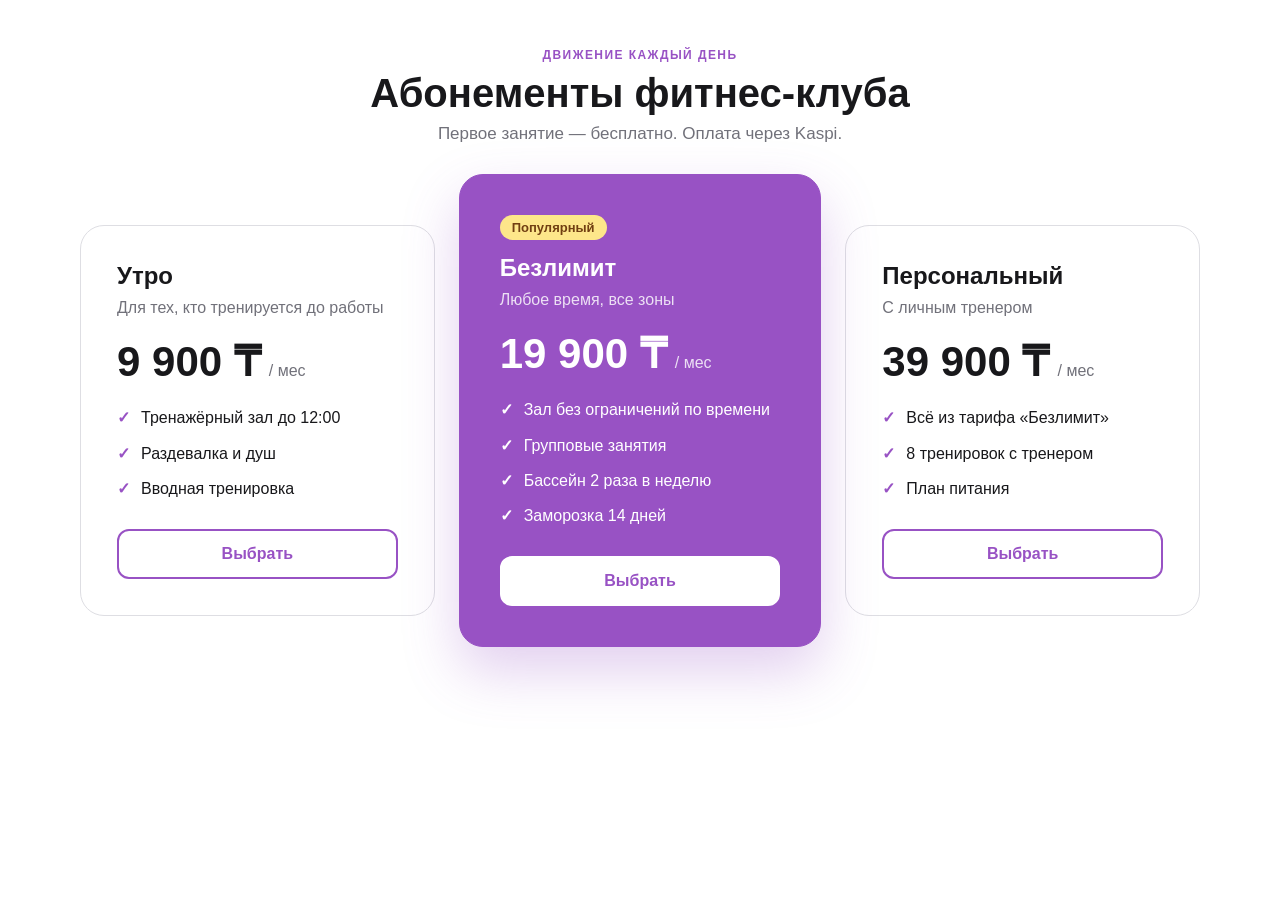
==== pricing.html @ 356abeb2 "Тарифы: первая версия Flexbox" ====
<!doctype html>
<html lang="ru">
<head>
  <meta charset="UTF-8">
  <meta name="viewport" content="width=device-width, initial-scale=1.0">
  <meta name="theme-color" content="#faf7fc">
  <title>Абонементы фитнес-клуба</title>
  <link rel="stylesheet" href="pricing.css">
</head>
<body>
  <main class="pricing-page">
    <header class="pricing-header">
      <p class="eyebrow">Движение каждый день</p>
      <h1>Абонементы фитнес-клуба</h1>
      <p class="pricing-intro">Первое занятие — бесплатно. Оплата через Kaspi.</p>
    </header>

    <section class="plans" aria-label="Тарифы фитнес-клуба">
      <article class="plan">
        <div class="plan-heading">
          <h2>Утро</h2>
          <p>Для тех, кто тренируется до работы</p>
        </div>
        <p class="plan-price"><strong>9 900 ₸</strong><span>/ мес</span></p>
        <ul class="plan-features">
          <li>Тренажёрный зал до 12:00</li>
          <li>Раздевалка и душ</li>
          <li>Вводная тренировка</li>
        </ul>
        <button class="plan-button" type="button">Выбрать</button>
      </article>

      <article class="plan plan-featured">
        <p class="popular-label">Популярный</p>
        <div class="plan-heading">
          <h2>Безлимит</h2>
          <p>Любое время, все зоны</p>
        </div>
        <p class="plan-price"><strong>19 900 ₸</strong><span>/ мес</span></p>
        <ul class="plan-features">
          <li>Зал без ограничений по времени</li>
          <li>Групповые занятия</li>
          <li>Бассейн 2 раза в неделю</li>
          <li>Заморозка 14 дней</li>
        </ul>
        <button class="plan-button" type="button">Выбрать</button>
      </article>

      <article class="plan">
        <div class="plan-heading">
          <h2>Персональный</h2>
          <p>С личным тренером</p>
        </div>
        <p class="plan-price"><strong>39 900 ₸</strong><span>/ мес</span></p>
        <ul class="plan-features">
          <li>Всё из тарифа «Безлимит»</li>
          <li>8 тренировок с тренером</li>
          <li>План питания</li>
        </ul>
        <button class="plan-button" type="button">Выбрать</button>
      </article>
    </section>
  </main>
</body>
</html>
---- pricing.css ----
* {
  box-sizing: border-box;
}

:root {
  --purple: #9852c4;
  --purple-dark: #7e3fa8;
  --ink: #18181b;
  --muted: #71717a;
}

body {
  min-width: 320px;
  margin: 0;
  color: var(--ink);
  background: #ffffff;
  font-family: Arial, sans-serif;
}

.pricing-page {
  min-height: 100vh;
  padding: 42px 20px 64px;
}

.pricing-header {
  max-width: 760px;
  margin: 0 auto 40px;
  text-align: center;
}

.eyebrow {
  margin: 0 0 8px;
  color: var(--purple);
  font-size: 12px;
  font-weight: 700;
  letter-spacing: 0.12em;
  text-transform: uppercase;
}

.pricing-header h1 {
  margin: 0 0 8px;
  font-size: 40px;
  line-height: 1.15;
}

.pricing-intro {
  margin: 0;
  color: var(--muted);
  font-size: 17px;
}

.plans {
  display: flex;
  flex-direction: column;
  gap: 18px;
  width: 100%;
  max-width: 1120px;
  margin: 0 auto;
}

.plan {
  display: flex;
  flex: 1;
  flex-direction: column;
  min-width: 0;
  padding: 36px;
  border: 1px solid #dedee3;
  border-radius: 24px;
  background: #ffffff;
}

.plan-heading h2 {
  margin: 0 0 6px;
  font-size: 24px;
  line-height: 1.2;
}

.plan-heading p {
  margin: 0;
  color: var(--muted);
  font-size: 16px;
  line-height: 1.4;
}

.plan-price {
  display: flex;
  align-items: baseline;
  gap: 8px;
  margin: 22px 0 24px;
  white-space: nowrap;
}

.plan-price strong {
  font-size: 42px;
  line-height: 1;
}

.plan-price span {
  color: var(--muted);
  font-size: 16px;
}

.plan-features {
  display: grid;
  gap: 13px;
  margin: 0 0 28px;
  padding: 0;
  list-style: none;
}

.plan-features li {
  position: relative;
  padding-left: 24px;
  font-size: 16px;
  line-height: 1.4;
}

.plan-features li::before {
  position: absolute;
  left: 0;
  color: var(--purple);
  content: "✓";
  font-weight: 700;
}

.plan-button {
  width: 100%;
  margin-top: auto;
  padding: 14px 20px;
  border: 2px solid var(--purple);
  border-radius: 12px;
  color: var(--purple);
  background: #ffffff;
  font: inherit;
  font-weight: 700;
  cursor: pointer;
}

.plan-button:hover {
  color: #ffffff;
  background: var(--purple);
}

.plan-featured {
  position: relative;
  padding: 40px;
  border-color: var(--purple);
  color: #ffffff;
  background: var(--purple);
  box-shadow: 0 24px 55px rgba(152, 82, 196, 0.28);
  transform: translateY(-10px);
}

.popular-label {
  align-self: flex-start;
  margin: 0 0 14px;
  padding: 5px 12px;
  border-radius: 999px;
  color: #713f12;
  background: #fde68a;
  font-size: 13px;
  font-weight: 700;
}

.plan-featured .plan-heading p,
.plan-featured .plan-price span {
  color: rgba(255, 255, 255, 0.82);
}

.plan-featured .plan-features li::before {
  color: #ffffff;
}

.plan-featured .plan-button {
  border-color: #ffffff;
  color: var(--purple);
  background: #ffffff;
}

.plan-featured .plan-button:hover {
  color: #ffffff;
  background: var(--purple-dark);
}

@media (min-width: 768px) {
  .pricing-page {
    padding: 48px 32px 64px;
  }

  .plans {
    flex-direction: row;
    align-items: center;
    gap: 24px;
  }
}
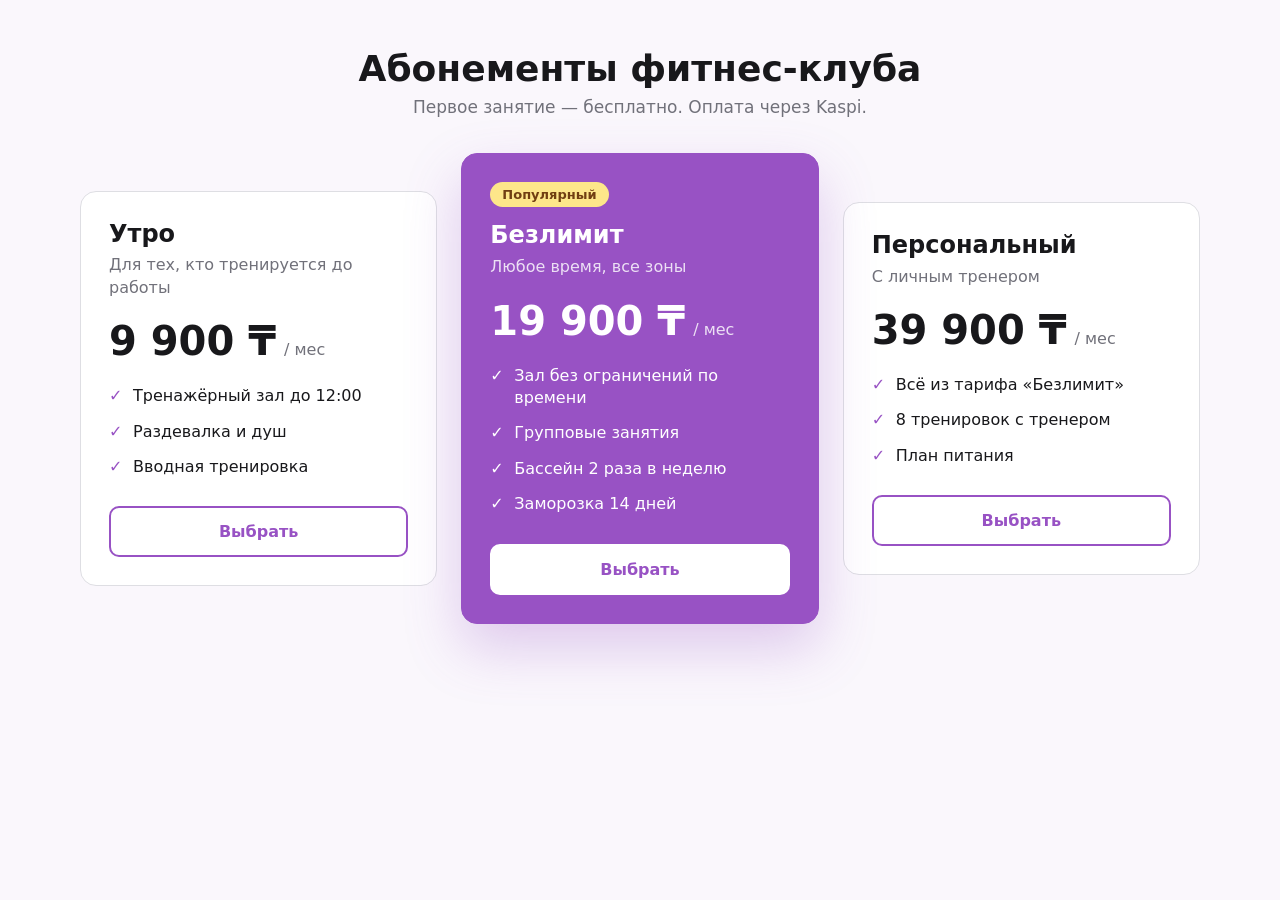
==== commit 617d34ea: "Тарифы: ручная подгонка по макету" ====
--- a/pricing.html
+++ b/pricing.html
@@ -10,7 +10,6 @@
 <body>
   <main class="pricing-page">
     <header class="pricing-header">
-      <p class="eyebrow">Движение каждый день</p>
       <h1>Абонементы фитнес-клуба</h1>
       <p class="pricing-intro">Первое занятие — бесплатно. Оплата через Kaspi.</p>
     </header>
--- a/pricing.css
+++ b/pricing.css
@@ -13,33 +13,25 @@
   min-width: 320px;
   margin: 0;
   color: var(--ink);
-  background: #ffffff;
-  font-family: Arial, sans-serif;
+  background: #faf7fc;
+  font-family: Inter, system-ui, Arial, sans-serif;
 }
 
 .pricing-page {
   min-height: 100vh;
-  padding: 42px 20px 64px;
+  padding: 48px 20px 64px;
 }
 
-.pricing-header {
+ .pricing-header {
   max-width: 760px;
-  margin: 0 auto 40px;
+  margin: 0 auto 36px;
   text-align: center;
 }
 
-.eyebrow {
-  margin: 0 0 8px;
-  color: var(--purple);
-  font-size: 12px;
-  font-weight: 700;
-  letter-spacing: 0.12em;
-  text-transform: uppercase;
-}
 
 .pricing-header h1 {
   margin: 0 0 8px;
-  font-size: 40px;
+  font-size: 36px;
   line-height: 1.15;
 }
 
@@ -63,9 +55,9 @@
   flex: 1;
   flex-direction: column;
   min-width: 0;
-  padding: 36px;
+  padding: 28px;
   border: 1px solid #dedee3;
-  border-radius: 24px;
+  border-radius: 16px;
   background: #ffffff;
 }
 
@@ -91,7 +83,7 @@
 }
 
 .plan-price strong {
-  font-size: 42px;
+  font-size: 40px;
   line-height: 1;
 }
 
@@ -128,7 +120,7 @@
   margin-top: auto;
   padding: 14px 20px;
   border: 2px solid var(--purple);
-  border-radius: 12px;
+  border-radius: 10px;
   color: var(--purple);
   background: #ffffff;
   font: inherit;
@@ -143,12 +135,12 @@
 
 .plan-featured {
   position: relative;
-  padding: 40px;
+  padding: 28px;
+  border-radius: 16px;
   border-color: var(--purple);
   color: #ffffff;
   background: var(--purple);
   box-shadow: 0 24px 55px rgba(152, 82, 196, 0.28);
-  transform: translateY(-10px);
 }
 
 .popular-label {
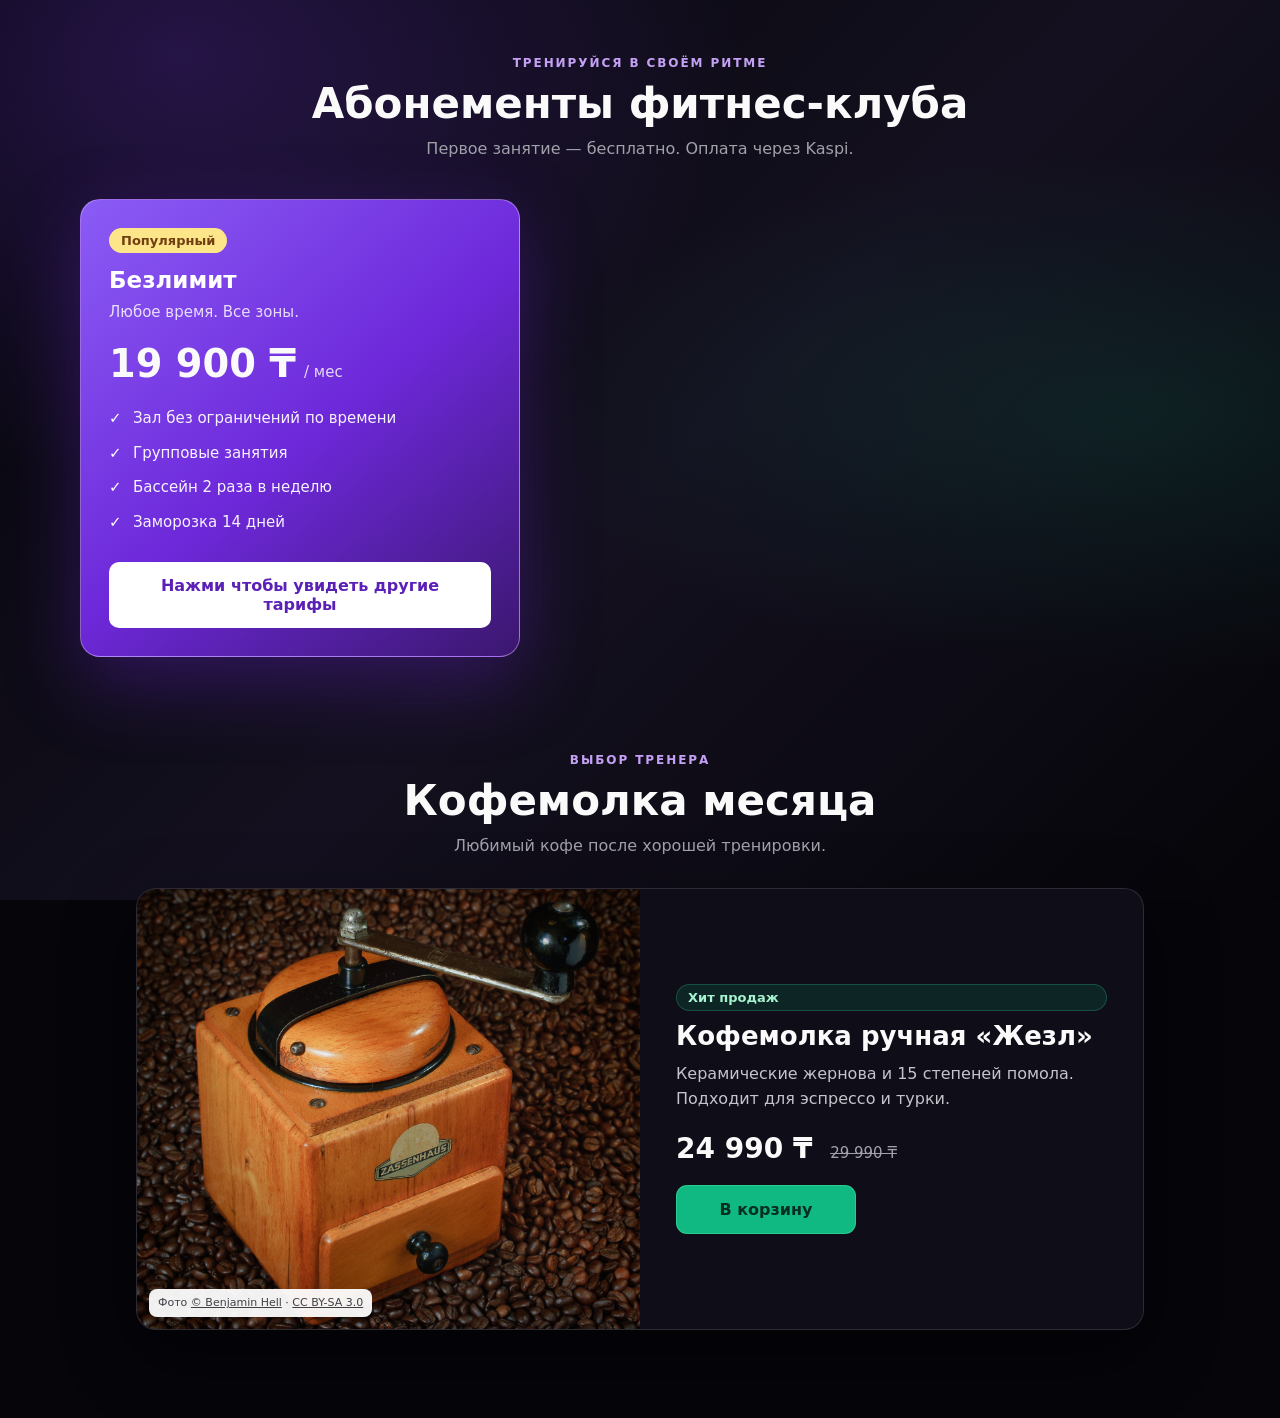
==== commit b1825b14: "Тарифы: анимация раскрытия и тёмная тема" ====
--- a/pricing.html
+++ b/pricing.html
@@ -3,22 +3,44 @@
 <head>
   <meta charset="UTF-8">
   <meta name="viewport" content="width=device-width, initial-scale=1.0">
-  <meta name="theme-color" content="#faf7fc">
-  <title>Абонементы фитнес-клуба</title>
+  <meta name="theme-color" content="#08070d">
+  <title>Абонементы и товары</title>
   <link rel="stylesheet" href="pricing.css">
+  <link rel="stylesheet" href="style.css">
 </head>
 <body>
   <main class="pricing-page">
     <header class="pricing-header">
+      <p class="eyebrow">Тренируйся в своём ритме</p>
       <h1>Абонементы фитнес-клуба</h1>
       <p class="pricing-intro">Первое занятие — бесплатно. Оплата через Kaspi.</p>
     </header>
 
     <section class="plans" aria-label="Тарифы фитнес-клуба">
-      <article class="plan">
+      <article class="plan plan-featured">
+        <input class="plan-expander" type="checkbox" aria-label="Показать остальные тарифы по сторонам" aria-controls="morning-plan personal-plan">
+        <span class="popular-label">Популярный</span>
+        <div class="plan-heading">
+          <h2>Безлимит</h2>
+          <p>Любое время. Все зоны.</p>
+        </div>
+        <p class="plan-price"><strong>19 900 ₸</strong><span>/ мес</span></p>
+        <ul class="plan-features">
+          <li>Зал без ограничений по времени</li>
+          <li>Групповые занятия</li>
+          <li>Бассейн 2 раза в неделю</li>
+          <li>Заморозка 14 дней</li>
+        </ul>
+        <span class="plan-button featured-action">
+          <span class="hint-closed">Нажми чтобы увидеть другие тарифы</span>
+          <span class="hint-open">Нажми чтобы свернуть тарифы</span>
+        </span>
+      </article>
+
+      <article class="plan plan-side plan-side-left" id="morning-plan">
         <div class="plan-heading">
           <h2>Утро</h2>
-          <p>Для тех, кто тренируется до работы</p>
+          <p>Для тех кто тренируется до работы</p>
         </div>
         <p class="plan-price"><strong>9 900 ₸</strong><span>/ мес</span></p>
         <ul class="plan-features">
@@ -29,23 +51,7 @@
         <button class="plan-button" type="button">Выбрать</button>
       </article>
 
-      <article class="plan plan-featured">
-        <p class="popular-label">Популярный</p>
-        <div class="plan-heading">
-          <h2>Безлимит</h2>
-          <p>Любое время, все зоны</p>
-        </div>
-        <p class="plan-price"><strong>19 900 ₸</strong><span>/ мес</span></p>
-        <ul class="plan-features">
-          <li>Зал без ограничений по времени</li>
-          <li>Групповые занятия</li>
-          <li>Бассейн 2 раза в неделю</li>
-          <li>Заморозка 14 дней</li>
-        </ul>
-        <button class="plan-button" type="button">Выбрать</button>
-      </article>
-
-      <article class="plan">
+      <article class="plan plan-side plan-side-right" id="personal-plan">
         <div class="plan-heading">
           <h2>Персональный</h2>
           <p>С личным тренером</p>
@@ -59,6 +65,32 @@
         <button class="plan-button" type="button">Выбрать</button>
       </article>
     </section>
+
+    <section class="product-section" aria-labelledby="product-section-title">
+      <header class="product-section-heading">
+        <p class="eyebrow">Выбор тренера</p>
+        <h2 id="product-section-title">Кофемолка месяца</h2>
+        <p>Любимый кофе после хорошей тренировки.</p>
+      </header>
+      <div class="page">
+        <article class="product-card" aria-labelledby="product-title">
+          <figure class="product-media">
+            <img class="product-photo" src="images/product.jpg" alt="Старинная ручная кофемолка на светлом фоне">
+            <figcaption class="photo-credit">
+              Фото <a href="https://commons.wikimedia.org/wiki/File:Coffee_Grinder_Zassenhaus.jpg">© Benjamin Hell</a> ·
+              <a href="https://creativecommons.org/licenses/by-sa/3.0/">CC BY-SA 3.0</a>
+            </figcaption>
+          </figure>
+          <div class="product-info">
+            <p class="product-tag">Хит продаж</p>
+            <h2 class="product-title" id="product-title">Кофемолка ручная «Жезл»</h2>
+            <p class="product-description">Керамические жернова и 15 степеней помола. Подходит для эспрессо и турки.</p>
+            <p class="product-price">24 990 ₸ <span class="product-old-price">29 990 ₸</span></p>
+            <button class="product-button" type="button">В корзину</button>
+          </div>
+        </article>
+      </div>
+    </section>
   </main>
 </body>
 </html>
--- a/pricing.css
+++ b/pricing.css
@@ -1,50 +1,68 @@
+/* Отличия первой версии от макета и ручные исправления:
+   1. Фон был белым — стал тёмным градиентом.
+   2. Заголовок был 40px — уменьшен до 36px.
+   3. Лишняя строка над заголовком удалена.
+   4. Скругление карточек было 24px — уменьшено до 16px.
+   5. Внутренний отступ был 36/40px — выровнен до 28px.
+   6. Лишний сдвиг средней карточки убран.
+*/
 * {
   box-sizing: border-box;
 }
 
 :root {
   --purple: #9852c4;
-  --purple-dark: #7e3fa8;
-  --ink: #18181b;
-  --muted: #71717a;
-}
-
-body {
-  min-width: 320px;
-  margin: 0;
-  color: var(--ink);
-  background: #faf7fc;
-  font-family: Inter, system-ui, Arial, sans-serif;
+  --purple-light: #b889e5;
+  --purple-dark: #4c1d95;
+  --ink: #f4f4f5;
+  --muted: #b6b2c2;
+  --panel: rgba(19, 17, 29, 0.9);
 }
 
 .pricing-page {
   min-height: 100vh;
-  padding: 48px 20px 64px;
-}
-
- .pricing-header {
+  max-width: 1320px;
+  margin: 0 auto;
+  padding: 56px 24px 88px;
+  color: var(--ink);
+}
+
+.pricing-header,
+.product-section-heading {
   max-width: 760px;
-  margin: 0 auto 36px;
+  margin: 0 auto 38px;
   text-align: center;
 }
 
-
-.pricing-header h1 {
-  margin: 0 0 8px;
-  font-size: 36px;
-  line-height: 1.15;
-}
-
-.pricing-intro {
+.eyebrow {
+  margin: 0 0 10px;
+  color: #c4a1f5;
+  font-size: 12px;
+  font-weight: 700;
+  letter-spacing: 0.16em;
+  text-transform: uppercase;
+}
+
+.pricing-header h1,
+.product-section-heading h2 {
+  margin: 0 0 10px;
+  color: #fafafa;
+  font-size: clamp(30px, 4vw, 42px);
+  line-height: 1.12;
+}
+
+.pricing-intro,
+.product-section-heading > p:last-child {
   margin: 0;
   color: var(--muted);
-  font-size: 17px;
+  font-size: 16px;
+  line-height: 1.5;
 }
 
 .plans {
-  display: flex;
-  flex-direction: column;
-  gap: 18px;
+  display: grid;
+  grid-template-columns: minmax(0, 1fr);
+  gap: 14px;
   width: 100%;
   max-width: 1120px;
   margin: 0 auto;
@@ -52,26 +70,29 @@
 
 .plan {
   display: flex;
-  flex: 1;
   flex-direction: column;
   min-width: 0;
   padding: 28px;
-  border: 1px solid #dedee3;
+  overflow: hidden;
+  border: 1px solid rgba(255, 255, 255, 0.12);
   border-radius: 16px;
-  background: #ffffff;
+  color: #f4f4f5;
+  background: var(--panel);
+  box-shadow: 0 18px 45px rgba(0, 0, 0, 0.24);
+  backdrop-filter: blur(16px);
 }
 
 .plan-heading h2 {
-  margin: 0 0 6px;
-  font-size: 24px;
+  margin: 0 0 7px;
+  font-size: 23px;
   line-height: 1.2;
 }
 
 .plan-heading p {
   margin: 0;
   color: var(--muted);
-  font-size: 16px;
-  line-height: 1.4;
+  font-size: 15px;
+  line-height: 1.45;
 }
 
 .plan-price {
@@ -83,13 +104,14 @@
 }
 
 .plan-price strong {
-  font-size: 40px;
+  color: #fafafa;
+  font-size: clamp(32px, 3vw, 40px);
   line-height: 1;
 }
 
 .plan-price span {
   color: var(--muted);
-  font-size: 16px;
+  font-size: 15px;
 }
 
 .plan-features {
@@ -103,44 +125,72 @@
 .plan-features li {
   position: relative;
   padding-left: 24px;
-  font-size: 16px;
-  line-height: 1.4;
+  color: #e4e4e7;
+  font-size: 15px;
+  line-height: 1.45;
 }
 
 .plan-features li::before {
   position: absolute;
   left: 0;
-  color: var(--purple);
+  color: #c084fc;
   content: "✓";
   font-weight: 700;
 }
 
 .plan-button {
+  display: block;
   width: 100%;
   margin-top: auto;
-  padding: 14px 20px;
-  border: 2px solid var(--purple);
+  padding: 13px 18px;
+  border: 1px solid rgba(192, 132, 252, 0.85);
   border-radius: 10px;
-  color: var(--purple);
-  background: #ffffff;
+  color: #eadcff;
+  background: rgba(124, 58, 237, 0.08);
   font: inherit;
   font-weight: 700;
+  text-align: center;
   cursor: pointer;
+  transition: background-color 180ms ease, border-color 180ms ease, transform 180ms ease;
 }
 
 .plan-button:hover {
-  color: #ffffff;
-  background: var(--purple);
+  border-color: #c084fc;
+  background: rgba(124, 58, 237, 0.25);
+  transform: translateY(-1px);
 }
 
 .plan-featured {
   position: relative;
-  padding: 28px;
-  border-radius: 16px;
-  border-color: var(--purple);
+  z-index: 1;
+  border-color: rgba(216, 180, 254, 0.5);
+  border-radius: 20px;
   color: #ffffff;
-  background: var(--purple);
-  box-shadow: 0 24px 55px rgba(152, 82, 196, 0.28);
+  background: linear-gradient(140deg, #8b5cf6 0%, #6d28d9 52%, #3b176f 100%);
+  box-shadow: 0 26px 75px rgba(91, 33, 182, 0.42);
+  cursor: pointer;
+  transition: box-shadow 250ms ease, transform 250ms ease;
+}
+
+.plan-featured:hover {
+  box-shadow: 0 30px 88px rgba(139, 92, 246, 0.52);
+  transform: translateY(-3px);
+}
+
+.plan-expander {
+  position: absolute;
+  z-index: 5;
+  inset: 0;
+  width: 100%;
+  height: 100%;
+  margin: 0;
+  opacity: 0;
+  cursor: pointer;
+}
+
+.plan-featured:has(.plan-expander:focus-visible) {
+  outline: 3px solid #d8b4fe;
+  outline-offset: 5px;
 }
 
 .popular-label {
@@ -159,29 +209,141 @@
   color: rgba(255, 255, 255, 0.82);
 }
 
+.plan-featured .plan-features li {
+  color: rgba(255, 255, 255, 0.94);
+}
+
 .plan-featured .plan-features li::before {
   color: #ffffff;
 }
 
 .plan-featured .plan-button {
-  border-color: #ffffff;
-  color: var(--purple);
+  border-color: rgba(255, 255, 255, 0.88);
+  color: #5b21b6;
   background: #ffffff;
 }
 
 .plan-featured .plan-button:hover {
   color: #ffffff;
-  background: var(--purple-dark);
-}
-
-@media (min-width: 768px) {
-  .pricing-page {
-    padding: 48px 32px 64px;
-  }
-
+  background: rgba(35, 15, 69, 0.48);
+}
+
+.featured-action {
+  position: relative;
+  z-index: 1;
+  color: #4c1d95;
+  cursor: pointer;
+}
+
+.hint-open {
+  display: none;
+}
+
+.plan-featured:has(.plan-expander:checked) .hint-closed {
+  display: none;
+}
+
+.plan-featured:has(.plan-expander:checked) .hint-open {
+  display: inline;
+}
+
+.plan-side {
+  max-height: 0;
+  padding: 0 28px;
+  border-block-width: 0;
+  opacity: 0;
+  visibility: hidden;
+  pointer-events: none;
+  transform: translateY(14px);
+  transition: opacity 300ms ease, transform 420ms cubic-bezier(0.2, 0.8, 0.2, 1), max-height 420ms ease, padding 300ms ease, border-width 300ms ease, visibility 0s linear 420ms;
+}
+
+.plans:has(.plan-expander:checked) .plan-side {
+  max-height: 560px;
+  padding: 28px;
+  border-block-width: 1px;
+  opacity: 1;
+  visibility: visible;
+  pointer-events: auto;
+  transform: translateY(0);
+  transition-delay: 0s;
+}
+
+.product-section {
+  margin: 96px auto 0;
+}
+
+.product-section-heading {
+  margin-bottom: 30px;
+}
+
+.product-section .page {
+  max-width: 1040px;
+  padding: 0 16px;
+}
+
+@media (min-width: 1120px) {
   .plans {
-    flex-direction: row;
+    grid-template-columns: minmax(0, 0fr) minmax(320px, 440px) minmax(0, 0fr);
     align-items: center;
+    gap: 0;
+    transition: grid-template-columns 560ms cubic-bezier(0.2, 0.8, 0.2, 1), gap 420ms ease;
+  }
+
+  .plan-featured {
+    grid-column: 2;
+    grid-row: 1;
+  }
+
+  .plan-side-left {
+    grid-column: 1;
+    grid-row: 1;
+    transform: translateX(48px) scale(0.96);
+  }
+
+  .plan-side-right {
+    grid-column: 3;
+    grid-row: 1;
+    transform: translateX(-48px) scale(0.96);
+  }
+
+  .plans:has(.plan-expander:checked) {
+    grid-template-columns: repeat(3, minmax(0, 1fr));
     gap: 24px;
   }
-}
+
+  .plans:has(.plan-expander:checked) .plan-side {
+    max-height: 560px;
+    padding: 28px;
+    border-block-width: 1px;
+    opacity: 1;
+    visibility: visible;
+    pointer-events: auto;
+    transform: translateX(0) scale(1);
+  }
+
+  .plan-side {
+    transform: translateX(48px) scale(0.96);
+  }
+
+  .plan-side-right {
+    transform: translateX(-48px) scale(0.96);
+  }
+
+  .plans:not(:has(.plan-expander:checked)) .plan-side {
+    max-height: 0;
+    padding: 0 28px;
+    border-block-width: 0;
+  }
+}
+
+@media (prefers-reduced-motion: reduce) {
+  *,
+  *::before,
+  *::after {
+    scroll-behavior: auto !important;
+    transition-duration: 0.01ms !important;
+    animation-duration: 0.01ms !important;
+    animation-iteration-count: 1 !important;
+  }
+}
--- a/style.css
+++ b/style.css
@@ -0,0 +1,177 @@
+/* Визуальная система карточки товара для большого сайта. */
+* {
+  box-sizing: border-box;
+}
+
+:root {
+  --accent: #10b981;
+  --accent-hover: #059669;
+  --accent-soft: rgba(16, 185, 129, 0.14);
+  --ink: #f4f4f5;
+  --muted: #a1a1aa;
+}
+
+body {
+  min-width: 320px;
+  margin: 0;
+  color: var(--ink);
+  background-color: #05050a;
+  background-image:
+    radial-gradient(ellipse at 14% 6%, rgba(124, 58, 237, 0.25), transparent 36%),
+    radial-gradient(ellipse at 88% 46%, rgba(16, 185, 129, 0.12), transparent 38%),
+    linear-gradient(135deg, #05050a 0%, #14101f 52%, #050509 100%);
+  background-attachment: fixed;
+  font-family: Inter, system-ui, Arial, sans-serif;
+}
+
+.page {
+  width: 100%;
+  max-width: 1040px;
+  margin: 0 auto;
+  padding: 24px 16px;
+}
+
+.product-card {
+  overflow: hidden;
+  border: 1px solid rgba(255, 255, 255, 0.12);
+  border-radius: 20px;
+  color: #f4f4f5;
+  background: rgba(17, 15, 26, 0.92);
+  box-shadow: 0 24px 72px rgba(0, 0, 0, 0.42);
+  backdrop-filter: blur(16px);
+}
+
+.product-media {
+  position: relative;
+  height: 280px;
+  margin: 0;
+  background: #292333;
+}
+
+.product-photo {
+  position: absolute;
+  inset: 0;
+  display: block;
+  width: 100%;
+  height: 100%;
+  object-fit: cover;
+  object-position: center;
+}
+
+.photo-credit {
+  position: absolute;
+  right: 12px;
+  bottom: 12px;
+  left: 12px;
+  width: fit-content;
+  padding: 6px 9px;
+  border-radius: 8px;
+  color: #3f3f46;
+  background: rgba(255, 255, 255, 0.94);
+  font-size: 11px;
+  line-height: 1.4;
+}
+
+.photo-credit a {
+  color: inherit;
+}
+
+.product-info {
+  padding: 24px;
+}
+
+.product-tag {
+  display: inline-block;
+  margin: 0 0 10px;
+  padding: 5px 11px;
+  border: 1px solid rgba(52, 211, 153, 0.24);
+  border-radius: 999px;
+  color: #a7f3d0;
+  background: var(--accent-soft);
+  font-size: 13px;
+  font-weight: 700;
+}
+
+.product-title {
+  margin: 0 0 10px;
+  color: #fafafa;
+  font-size: 26px;
+  line-height: 1.2;
+}
+
+.product-description {
+  margin: 0 0 20px;
+  color: #c4c4cc;
+  font-size: 16px;
+  line-height: 1.55;
+}
+
+.product-price {
+  margin: 0 0 20px;
+  color: #fafafa;
+  font-size: 28px;
+  font-weight: 700;
+}
+
+.product-old-price {
+  margin-left: 8px;
+  color: #a1a1aa;
+  font-size: 15px;
+  font-weight: 400;
+  text-decoration: line-through;
+}
+
+.product-button {
+  width: 100%;
+  padding: 14px 20px;
+  border: 1px solid rgba(52, 211, 153, 0.72);
+  border-radius: 11px;
+  color: #052e24;
+  background: var(--accent);
+  font: inherit;
+  font-weight: 700;
+  cursor: pointer;
+  transition: background-color 160ms ease, transform 160ms ease;
+}
+
+.product-button:hover {
+  background: #34d399;
+}
+
+.product-button:active {
+  transform: translateY(1px);
+}
+
+.product-button:focus-visible {
+  outline: 3px solid #a7f3d0;
+  outline-offset: 3px;
+}
+
+@media (min-width: 768px) {
+  .product-card {
+    display: flex;
+    align-items: stretch;
+  }
+
+  .product-media,
+  .product-info {
+    width: 50%;
+  }
+
+  .product-media {
+    height: auto;
+    min-height: 440px;
+  }
+
+  .product-info {
+    display: flex;
+    flex-direction: column;
+    justify-content: center;
+    padding: 36px;
+  }
+
+  .product-button {
+    width: fit-content;
+    min-width: 180px;
+  }
+}
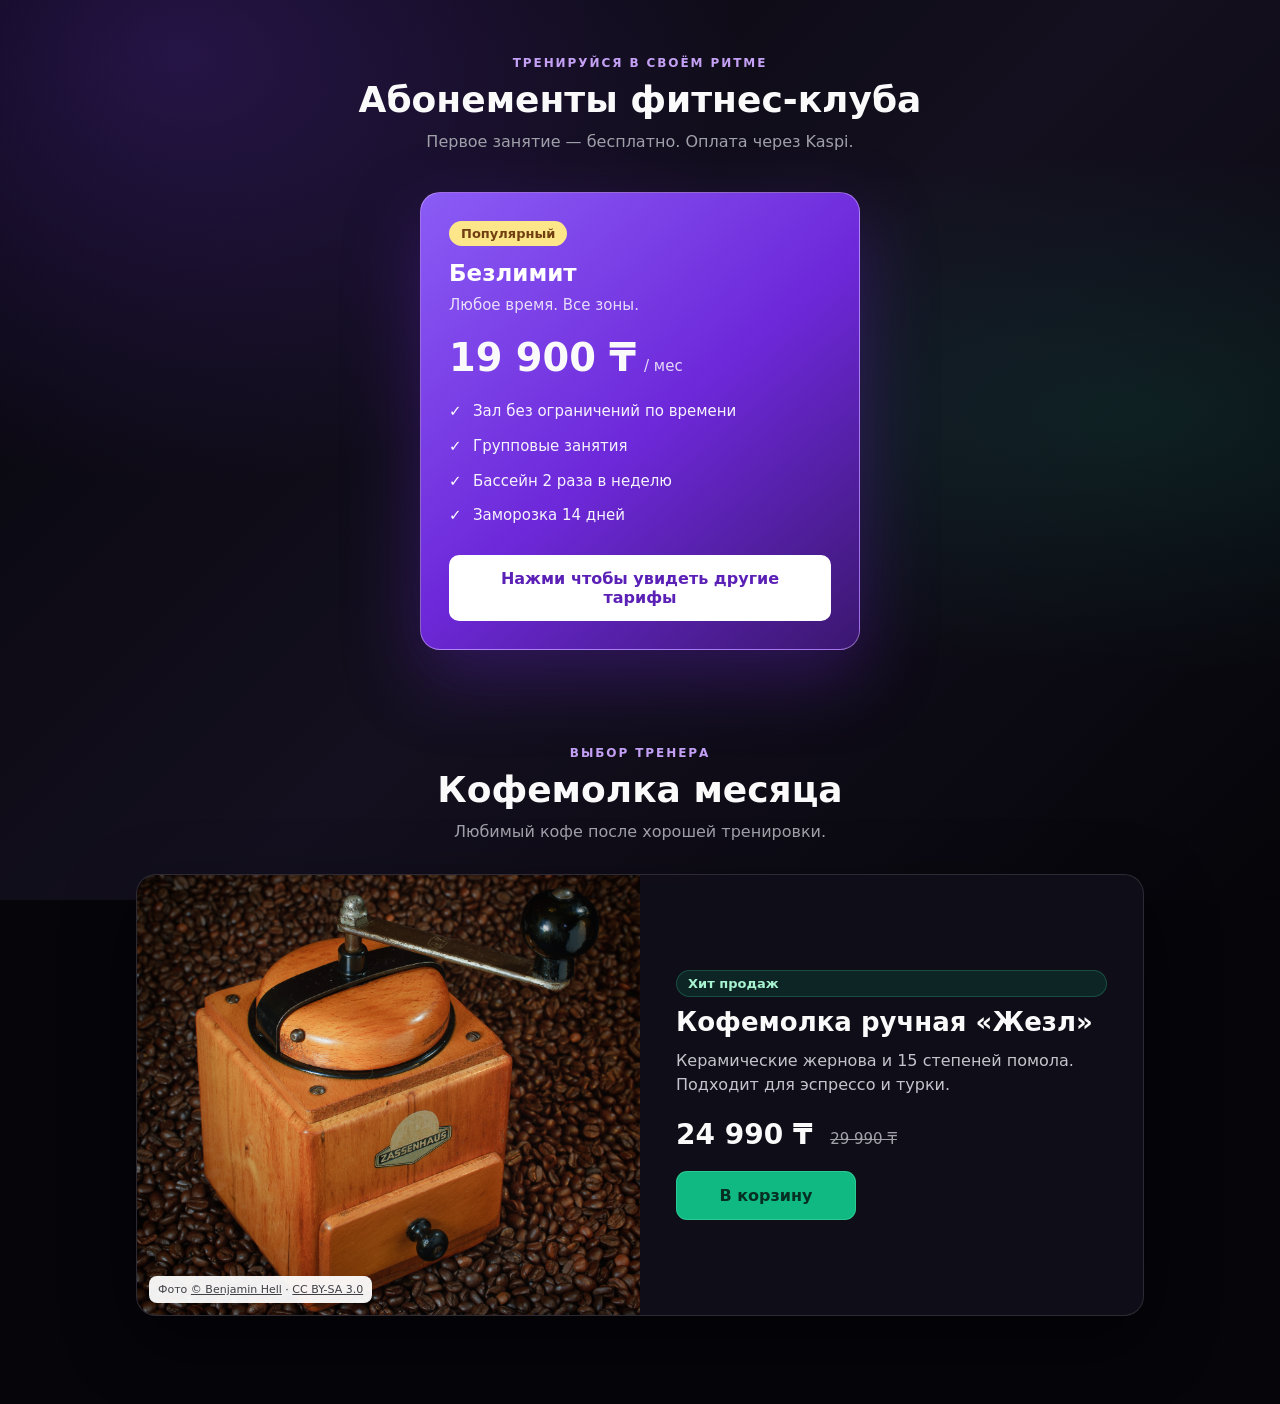
==== commit d3d1c1f6: "Тарифы: доступная подпись переключателя" ====
--- a/pricing.html
+++ b/pricing.html
@@ -18,7 +18,7 @@
 
     <section class="plans" aria-label="Тарифы фитнес-клуба">
       <article class="plan plan-featured">
-        <input class="plan-expander" type="checkbox" aria-label="Показать остальные тарифы по сторонам" aria-controls="morning-plan personal-plan">
+        <input class="plan-expander" type="checkbox" aria-label="Показать или скрыть соседние тарифы" aria-controls="morning-plan personal-plan">
         <span class="popular-label">Популярный</span>
         <div class="plan-heading">
           <h2>Безлимит</h2>
--- a/pricing.css
+++ b/pricing.css
@@ -47,7 +47,7 @@
 .product-section-heading h2 {
   margin: 0 0 10px;
   color: #fafafa;
-  font-size: clamp(30px, 4vw, 42px);
+  font-size: clamp(28px, 4vw, 36px);
   line-height: 1.12;
 }
 
@@ -286,6 +286,7 @@
   .plans {
     grid-template-columns: minmax(0, 0fr) minmax(320px, 440px) minmax(0, 0fr);
     align-items: center;
+    justify-content: center;
     gap: 0;
     transition: grid-template-columns 560ms cubic-bezier(0.2, 0.8, 0.2, 1), gap 420ms ease;
   }
